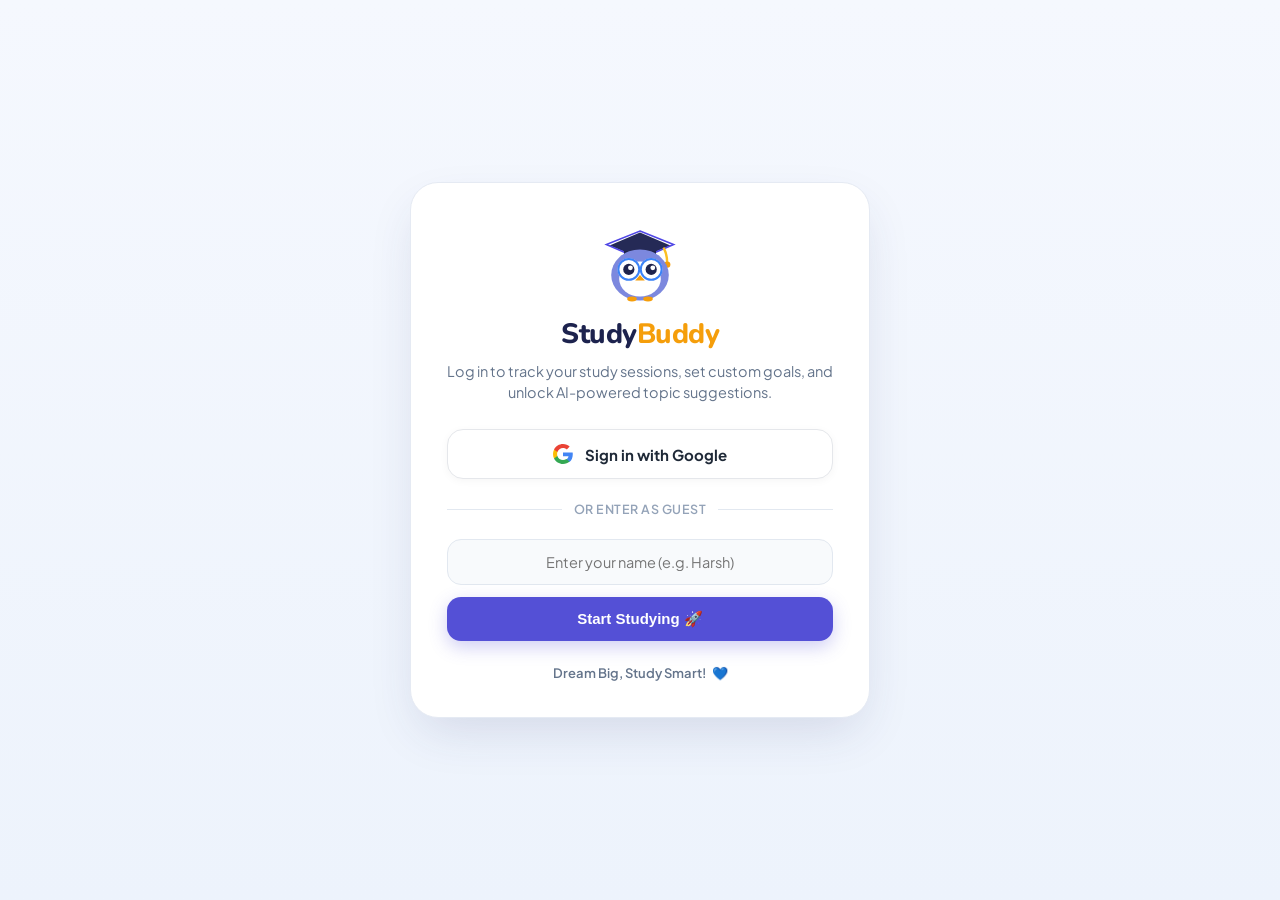
==== frontend/index.html @ 4d011956 "StudyBuddy AI: Full-stack setup with Google OAuth2, dynamic UI and email service" ====
<!DOCTYPE html>
<html lang="en">
<head>
  <meta charset="UTF-8">
  <meta name="viewport" content="width=device-width, initial-scale=1.0">
  <title>Study Buddy - Dream Big, Study Smart!</title>
  <link rel="icon" href="data:image/svg+xml,<svg xmlns='http://www.w3.org/2000/svg' viewBox='0 0 100 100'><text y='.9em' font-size='90'>🎓</text></svg>">
  <link rel="stylesheet" href="css/style.css">
</head>
<body>

  <!-- =======================================================
       LOGIN SCREEN (SHOWN FIRST ON SITE LOAD)
       ======================================================= -->
  <div class="login-view-wrapper" id="login-view">
    <div class="login-card">
      <!-- Owl Mascot with Graduation Cap -->
      <div class="login-mascot-box">
        <svg viewBox="0 0 100 100" fill="none" xmlns="http://www.w3.org/2000/svg" style="width: 100%; height: 100%;">
          <!-- Cap -->
          <path d="M50 12L88 28L50 44L12 28L50 12Z" fill="#252A56"/>
          <path d="M50 10L92 27L50 45L8 27L50 10Z" stroke="#4F46E5" stroke-width="2"/>
          <path d="M30 35V52C30 52 40 58 50 58C60 58 70 52 70 52V35" fill="#1E234A"/>
          <!-- Tassel -->
          <path d="M80 32C83 38 84 45 84 50" stroke="#FBBF24" stroke-width="3" stroke-linecap="round"/>
          <circle cx="84" cy="52" r="4" fill="#F59E0B"/>
          <!-- Body -->
          <ellipse cx="50" cy="65" rx="36" ry="32" fill="#7C88DE"/>
          <ellipse cx="50" cy="70" rx="26" ry="22" fill="#FFFFFF"/>
          <!-- Eyes -->
          <circle cx="36" cy="58" r="14" fill="#FFFFFF"/>
          <circle cx="64" cy="58" r="14" fill="#FFFFFF"/>
          <circle cx="36" cy="58" r="7" fill="#1E234D"/>
          <circle cx="64" cy="58" r="7" fill="#1E234D"/>
          <circle cx="38" cy="56" r="3" fill="#FFFFFF"/>
          <circle cx="66" cy="56" r="3" fill="#FFFFFF"/>
          <circle cx="36" cy="58" r="13" stroke="#3B82F6" stroke-width="2.5" fill="none"/>
          <circle cx="64" cy="58" r="13" stroke="#3B82F6" stroke-width="2.5" fill="none"/>
          <!-- Beak -->
          <polygon points="50,65 44,72 56,72" fill="#F59E0B"/>
          <ellipse cx="40" cy="95" rx="6" ry="3" fill="#F59E0B"/>
          <ellipse cx="60" cy="95" rx="6" ry="3" fill="#F59E0B"/>
        </svg>
      </div>

      <h1 class="login-title">Study<span>Buddy</span></h1>
      <p class="login-tagline">Log in to track your study sessions, set custom goals, and unlock AI-powered topic suggestions.</p>

      <!-- Google OAuth2 Login Button -->
      <a href="/oauth2/authorization/google" class="google-login-action-btn" id="btn-google-login">
        <svg width="20" height="20" viewBox="0 0 24 24">
          <path fill="#4285F4" d="M23.745 12.27c0-.7-.06-1.4-.19-2.07H12v4.51h6.6c-.29 1.52-1.14 2.82-2.4 3.68v3.05h3.88c2.27-2.09 3.66-5.17 3.66-9.17z"/>
          <path fill="#34A853" d="M12 24c3.24 0 5.95-1.08 7.93-2.91l-3.88-3.05c-1.08.72-2.45 1.16-4.05 1.16-3.12 0-5.77-2.1-6.72-4.93H1.25v3.15C3.26 21.36 7.34 24 12 24z"/>
          <path fill="#FBBC05" d="M5.28 14.27c-.25-.72-.38-1.49-.38-2.27s.13-1.55.38-2.27V6.58H1.25C.45 8.18 0 9.98 0 12s.45 3.82 1.25 5.42l4.03-3.15z"/>
          <path fill="#EA4335" d="M12 4.75c1.77 0 3.35.61 4.6 1.8l3.42-3.42C17.95 1.19 15.24 0 12 0 7.34 0 3.26 2.64 1.25 6.58l4.03 3.15c.95-2.83 3.6-4.98 6.72-4.98z"/>
        </svg>
        <span>Sign in with Google</span>
      </a>

      <div class="login-divider">
        <span>or enter as guest</span>
      </div>

      <!-- Quick Name Input for Immediate User Entry -->
      <div class="guest-login-form">
        <input type="text" id="guest-name-input" class="login-input" placeholder="Enter your name (e.g. Harsh)" autocomplete="name">
        <button class="btn-guest-submit" id="btn-guest-login">Start Studying 🚀</button>
      </div>

      <div class="login-footer-quote">
        <span>Dream Big, Study Smart!</span>
        <span>💙</span>
      </div>
    </div>
  </div>


  <!-- =======================================================
       MAIN STUDY BUDDY APPLICATION (AUTHENTICATED)
       ======================================================= -->
  <div class="app-container hidden" id="app-container">
    <!-- SIDEBAR -->
    <aside class="sidebar" id="sidebar">
      <a href="#" class="brand">
        <!-- Cute Owl Mascot SVG -->
        <svg class="brand-mascot" viewBox="0 0 100 100" fill="none" xmlns="http://www.w3.org/2000/svg">
          <path d="M50 12L88 28L50 44L12 28L50 12Z" fill="#252A56"/>
          <path d="M50 10L92 27L50 45L8 27L50 10Z" stroke="#4F46E5" stroke-width="2"/>
          <path d="M30 35V52C30 52 40 58 50 58C60 58 70 52 70 52V35" fill="#1E234A"/>
          <path d="M80 32C83 38 84 45 84 50" stroke="#FBBF24" stroke-width="3" stroke-linecap="round"/>
          <circle cx="84" cy="52" r="4" fill="#F59E0B"/>
          <ellipse cx="50" cy="65" rx="36" ry="32" fill="#7C88DE"/>
          <ellipse cx="50" cy="70" rx="26" ry="22" fill="#FFFFFF"/>
          <circle cx="36" cy="58" r="14" fill="#FFFFFF"/>
          <circle cx="64" cy="58" r="14" fill="#FFFFFF"/>
          <circle cx="36" cy="58" r="7" fill="#1E234D"/>
          <circle cx="64" cy="58" r="7" fill="#1E234D"/>
          <circle cx="38" cy="56" r="3" fill="#FFFFFF"/>
          <circle cx="66" cy="56" r="3" fill="#FFFFFF"/>
          <circle cx="36" cy="58" r="13" stroke="#3B82F6" stroke-width="2.5" fill="none"/>
          <circle cx="64" cy="58" r="13" stroke="#3B82F6" stroke-width="2.5" fill="none"/>
          <polygon points="50,65 44,72 56,72" fill="#F59E0B"/>
          <ellipse cx="40" cy="95" rx="6" ry="3" fill="#F59E0B"/>
          <ellipse cx="60" cy="95" rx="6" ry="3" fill="#F59E0B"/>
        </svg>
        <div class="brand-text">
          <span class="brand-title">Study<br><span>Buddy</span></span>
        </div>
      </a>

      <!-- NAVIGATION MENU -->
      <ul class="nav-menu">
        <li class="nav-item active" data-view="home">
          <button class="nav-link">
            <svg viewBox="0 0 24 24"><path d="M10 20v-6h4v6h5v-8h3L12 3 2 12h3v8z"/></svg>
            <span>Home</span>
          </button>
        </li>
        <li class="nav-item" data-view="study">
          <button class="nav-link">
            <svg viewBox="0 0 24 24"><path d="M18 2H6c-1.1 0-2 .9-2 2v16c0 1.1.9 2 2 2h12c1.1 0 2-.9 2-2V4c0-1.1-.9-2-2-2zM6 4h5v8l-2.5-1.5L6 12V4z"/></svg>
            <span>My Study</span>
          </button>
        </li>
        <li class="nav-item" data-view="goals">
          <button class="nav-link">
            <svg viewBox="0 0 24 24"><path d="M12 2C6.48 2 2 6.48 2 12s4.48 10 10 10 10-4.48 10-10S17.52 2 12 2zm0 18c-4.42 0-8-3.58-8-8s3.58-8 8-8 8 3.58 8 8-3.58 8-8 8zm0-14c-3.31 0-6 2.69-6 6s2.69 6 6 6 6-2.69 6-6-2.69-6-6-6zm0 10c-2.21 0-4-1.79-4-4s1.79-4 4-4 4 1.79 4 4-1.79 4-4 4zm0-6c-1.1 0-2 .9-2 2s.9 2 2 2 2-.9 2-2-.9-2-2-2z"/></svg>
            <span>Goals</span>
          </button>
        </li>
        <li class="nav-item" data-view="assistant">
          <button class="nav-link">
            <svg viewBox="0 0 24 24"><path d="M7.5 5.6L10 7 8.6 4.5 10 2 7.5 3.4 5 2l1.4 2.5L5 7zm12 9.8L17 14l1.4 2.5L17 19l2.5-1.4L22 19l-1.4-2.5L22 14zM22 2l-2.5 1.4L17 2l1.4 2.5L17 7l2.5-1.4L22 7l-1.4-2.5zm-7.63 5.29c-.39-.39-1.02-.39-1.41 0L1.29 18.96c-.39.39-.39 1.02 0 1.41l2.34 2.34c.39.39 1.02.39 1.41 0L16.7 11.05c.39-.39.39-1.02 0-1.41l-2.33-2.35zm-1.03 5.49l-1.06-1.06 7.07-7.07 1.06 1.06-7.07 7.07z"/></svg>
            <span>AI Assistant</span>
          </button>
        </li>
        <li class="nav-item" data-view="profile">
          <button class="nav-link">
            <svg viewBox="0 0 24 24"><path d="M12 12c2.21 0 4-1.79 4-4s-1.79-4-4-4-4 1.79-4 4 1.79 4 4 4zm0 2c-2.67 0-8 1.34-8 4v2h16v-2c0-2.66-5.33-4-8-4z"/></svg>
            <span>Profile</span>
          </button>
        </li>
      </ul>

      <div class="sidebar-footer">
        <button class="logout-btn" id="btn-logout">
          <svg width="18" height="18" viewBox="0 0 24 24" fill="currentColor"><path d="M17 7l-1.41 1.41L18.17 11H8v2h10.17l-2.58 2.58L17 17l5-5zM4 5h8V3H4c-1.1 0-2 .9-2 2v14c0 1.1.9 2 2 2h8v-2H4V5z"/></svg>
          <span>Logout</span>
        </button>
      </div>
    </aside>

    <!-- MAIN CONTENT -->
    <main class="main-wrapper">
      <div class="content-body">

        <!-- ==================== VIEW 1: HOME (DASHBOARD) ==================== -->
        <section class="view-section active" id="view-home">
          <!-- WELCOME BANNER -->
          <div class="welcome-banner">
            <div class="banner-left">
              <div class="greeting-text">
                <h1>Hello, <span id="user-greeting-name">Student</span>! <span class="wave-emoji">👋</span></h1>
                <p>Keep learning, you're doing great!</p>
              </div>
            </div>

            <div class="banner-right">
              <!-- Reading Boy Vector Illustration -->
              <svg class="banner-illustration" viewBox="0 0 220 140" fill="none" xmlns="http://www.w3.org/2000/svg">
                <path d="M50 45L40 35" stroke="#FBBF24" stroke-width="3" stroke-linecap="round"/>
                <path d="M65 30L65 18" stroke="#FBBF24" stroke-width="3" stroke-linecap="round"/>
                <path d="M80 40L92 30" stroke="#FBBF24" stroke-width="3" stroke-linecap="round"/>
                <ellipse cx="140" cy="55" rx="28" ry="30" fill="#FBD3B0"/>
                <path d="M112 55C112 36 122 22 142 22C162 22 170 36 170 50C164 48 158 54 150 46C140 56 128 46 122 56C116 54 114 58 112 55Z" fill="#58311B"/>
                <circle cx="132" cy="56" r="3.5" fill="#2E1B10"/>
                <circle cx="152" cy="56" r="3.5" fill="#2E1B10"/>
                <ellipse cx="127" cy="62" rx="4" ry="2.5" fill="#F87171" opacity="0.6"/>
                <ellipse cx="157" cy="62" rx="4" ry="2.5" fill="#F87171" opacity="0.6"/>
                <path d="M138 64C140 67 144 67 146 64" stroke="#78350F" stroke-width="2" stroke-linecap="round"/>
                <path d="M118 84C118 78 126 76 142 76C158 76 166 78 166 84L172 120H112L118 84Z" fill="#3B82F6"/>
                <path d="M136 76L142 86L148 76" fill="#EF4444"/>
                <path d="M96 112C118 100 138 106 142 110C146 106 166 100 188 112L182 135C162 124 146 128 142 132C138 128 122 124 102 135L96 112Z" fill="#2563EB"/>
                <path d="M102 114C122 104 138 109 142 112C146 109 162 104 182 114L178 132C160 123 146 126 142 129C138 126 124 123 106 132L102 114Z" fill="#FFFFFF"/>
                <line x1="142" y1="112" x2="142" y2="129" stroke="#93C5FD" stroke-width="2"/>
                <ellipse cx="140" cy="148" rx="70" ry="22" fill="#86EFAC"/>
              </svg>

              <!-- Profile Badge -->
              <div class="user-profile-badge" title="User Account">
                <img id="user-avatar-img" class="user-avatar-img" src="https://lh3.googleusercontent.com/a/default-user=s96-c" alt="Profile">
              </div>
            </div>
          </div>

          <!-- TOP 3 GOAL CARDS -->
          <div class="goal-summary-grid">
            <!-- Daily Goal Card -->
            <div class="goal-card">
              <div class="goal-card-header">
                <div class="goal-icon-box daily">
                  <svg width="24" height="24" viewBox="0 0 24 24" fill="currentColor"><path d="M19 4h-1V2h-2v2H8V2H6v2H5c-1.11 0-1.99.9-1.99 2L3 20c0 1.1.89 2 2 2h14c1.1 0 2-.9 2-2V6c0-1.1-.9-2-2-2zm0 16H5V10h14v10zm0-12H5V6h14v2z"/></svg>
                </div>
                <div class="goal-card-meta">
                  <span class="goal-type-label">Daily Goal</span>
                  <span class="goal-topics-count" id="daily-goal-text">0 / 0 Topics</span>
                </div>
              </div>
              <div class="progress-track">
                <div class="progress-fill daily" id="daily-progress-bar" style="width: 0%;"></div>
              </div>
            </div>

            <!-- Weekly Goal Card -->
            <div class="goal-card">
              <div class="goal-card-header">
                <div class="goal-icon-box weekly">
                  <svg width="24" height="24" viewBox="0 0 24 24" fill="currentColor"><path d="M19 4h-1V2h-2v2H8V2H6v2H5c-1.11 0-1.99.9-1.99 2L3 20c0 1.1.89 2 2 2h14c1.1 0 2-.9 2-2V6c0-1.1-.9-2-2-2zm0 16H5V10h14v10zM9 14H7v-2h2v2zm4 0h-2v-2h2v2zm4 0h-2v-2h2v2z"/></svg>
                </div>
                <div class="goal-card-meta">
                  <span class="goal-type-label">Weekly Goal</span>
                  <span class="goal-topics-count" id="weekly-goal-text">0 / 0 Topics</span>
                </div>
              </div>
              <div class="progress-track">
                <div class="progress-fill weekly" id="weekly-progress-bar" style="width: 0%;"></div>
              </div>
            </div>

            <!-- Monthly Goal Card -->
            <div class="goal-card">
              <div class="goal-card-header">
                <div class="goal-icon-box monthly">
                  <svg width="24" height="24" viewBox="0 0 24 24" fill="currentColor"><path d="M12 17.27L18.18 21l-1.64-7.03L22 9.24l-7.19-.61L12 2 9.19 8.63 2 9.24l5.46 4.73L5.82 21z"/></svg>
                </div>
                <div class="goal-card-meta">
                  <span class="goal-type-label">Monthly Goal</span>
                  <span class="goal-topics-count" id="monthly-goal-text">0 / 0 Topics</span>
                </div>
              </div>
              <div class="progress-track">
                <div class="progress-fill monthly" id="monthly-progress-bar" style="width: 0%;"></div>
              </div>
            </div>
          </div>

          <!-- MIDDLE ROW: CHART & TODAY'S STUDY -->
          <div class="split-grid">
            <!-- Study Progress Chart -->
            <div class="card">
              <div class="card-title-row">
                <div class="card-title">
                  <svg width="22" height="22" viewBox="0 0 24 24" fill="#5450D6"><path d="M16 6l2.29 2.29-4.88 4.88-4-4L2 16.59 3.41 18l6-6 4 4 6.3-6.29L22 12V6z"/></svg>
                  <span>Your Study Progress</span>
                </div>
                <select class="dropdown-pill" id="chart-period-select">
                  <option value="week">This Week</option>
                  <option value="last-week">Last Week</option>
                  <option value="month">This Month</option>
                </select>
              </div>

              <!-- Bar Chart Container -->
              <div class="chart-container" id="study-progress-chart"></div>
            </div>

            <!-- Today's Study Card -->
            <div class="card today-study-card">
              <div>
                <div class="card-title-row">
                  <div class="card-title">
                    <span style="color: #10B981;">✔</span>
                    <span>Today's Study</span>
                    <span>✏️</span>
                  </div>
                </div>

                <div class="input-group">
                  <label class="input-label" for="input-today-study">What did you study today?</label>
                  <input type="text" id="input-today-study" class="styled-input" placeholder="e.g. Fractions" autocomplete="off">
                </div>
              </div>

              <button class="btn-primary" id="btn-add-study">Add Study</button>
            </div>
          </div>

          <!-- BOTTOM ROW: AI ASSISTANT & QUICK STATS -->
          <div class="split-grid">
            <!-- AI Study Assistant Card -->
            <div class="card ai-assistant-card">
              <div class="ai-card-content">
                <div class="card-title">
                  <span>AI Study Assistant</span>
                  <span>✨</span>
                </div>
                <p>Get personalized topic suggestions based on what you've studied!</p>
                <button class="btn-secondary-action" id="btn-get-suggestions-home">
                  <span>Get Suggestions</span>
                  <span>➔</span>
                </button>
              </div>

              <!-- Friendly Robot Mascot SVG -->
              <svg class="ai-mascot-img" viewBox="0 0 120 120" fill="none" xmlns="http://www.w3.org/2000/svg">
                <line x1="60" y1="12" x2="60" y2="28" stroke="#3B82F6" stroke-width="3"/>
                <circle cx="60" cy="10" r="5" fill="#FBBF24"/>
                <rect x="30" y="26" width="60" height="46" rx="16" fill="#E2E8F0" stroke="#3B82F6" stroke-width="3"/>
                <rect x="38" y="34" width="44" height="24" rx="8" fill="#1E234D"/>
                <circle cx="48" cy="46" r="4.5" fill="#38BDF8"/>
                <circle cx="72" cy="46" r="4.5" fill="#38BDF8"/>
                <path d="M54 52C58 55 62 55 66 52" stroke="#38BDF8" stroke-width="2" stroke-linecap="round"/>
                <rect x="36" y="74" width="48" height="40" rx="12" fill="#E2E8F0" stroke="#3B82F6" stroke-width="3"/>
                <circle cx="60" cy="92" r="6" fill="#F43F5E"/>
                <path d="M68 90H88V114H68Z" fill="#14B8A6" rx="3"/>
                <path d="M72 90H88V114H72Z" fill="#F8FAFC" rx="2"/>
                <path d="M28 84C22 88 20 98 28 104" stroke="#3B82F6" stroke-width="4" stroke-linecap="round"/>
              </svg>
            </div>

            <!-- Quick Stats Card -->
            <div class="card">
              <div class="card-title-row">
                <div class="card-title">
                  <span>🏆</span>
                  <span>Quick Stats</span>
                </div>
              </div>

              <div class="stats-badges-row">
                <div class="stat-badge-item">
                  <div class="stat-circle-icon topics">📘</div>
                  <span class="stat-badge-val" id="stat-total-topics">0</span>
                  <span class="stat-badge-lbl">Total Topics</span>
                </div>

                <div class="stat-badge-item">
                  <div class="stat-circle-icon streak">🔥</div>
                  <span class="stat-badge-val" id="stat-streak">0 Days</span>
                  <span class="stat-badge-lbl">Streak</span>
                </div>

                <div class="stat-badge-item">
                  <div class="stat-circle-icon rate">⭐</div>
                  <span class="stat-badge-val" id="stat-rate">0%</span>
                  <span class="stat-badge-lbl">Goal Rate</span>
                </div>
              </div>
            </div>
          </div>
        </section>

        <!-- ==================== VIEW 2: SET YOUR GOALS ==================== -->
        <section class="view-section" id="view-goals">
          <div class="view-header">
            <h2><span>🎯</span> Set Your Goals</h2>
            <p>Aim higher and achieve more!</p>
          </div>

          <div class="card goals-form-card">
            <!-- Daily Goal Stepper -->
            <div class="goal-setting-row">
              <div class="goal-setting-info">
                <div class="goal-icon-box daily">
                  <svg width="24" height="24" viewBox="0 0 24 24" fill="currentColor"><path d="M19 4h-1V2h-2v2H8V2H6v2H5c-1.11 0-1.99.9-1.99 2L3 20c0 1.1.89 2 2 2h14c1.1 0 2-.9 2-2V6c0-1.1-.9-2-2-2zm0 16H5V10h14v10zm0-12H5V6h14v2z"/></svg>
                </div>
                <div class="goal-setting-texts">
                  <h3>Daily Goal</h3>
                  <p>How many topics do you want to study each day?</p>
                </div>
              </div>

              <div class="stepper-control">
                <button class="stepper-btn btn-minus">−</button>
                <span class="stepper-value" id="stepper-daily">0</span>
                <button class="stepper-btn btn-plus">+</button>
                <span class="stepper-unit">topics</span>
              </div>
            </div>

            <!-- Weekly Goal Stepper -->
            <div class="goal-setting-row">
              <div class="goal-setting-info">
                <div class="goal-icon-box weekly">
                  <svg width="24" height="24" viewBox="0 0 24 24" fill="currentColor"><path d="M19 4h-1V2h-2v2H8V2H6v2H5c-1.11 0-1.99.9-1.99 2L3 20c0 1.1.89 2 2 2h14c1.1 0 2-.9 2-2V6c0-1.1-.9-2-2-2zm0 16H5V10h14v10zm0-12H5V6h14v2z"/></svg>
                </div>
                <div class="goal-setting-texts">
                  <h3>Weekly Goal</h3>
                  <p>How many topics do you want to complete this week?</p>
                </div>
              </div>

              <div class="stepper-control">
                <button class="stepper-btn btn-minus">−</button>
                <span class="stepper-value" id="stepper-weekly">0</span>
                <button class="stepper-btn btn-plus">+</button>
                <span class="stepper-unit">topics</span>
              </div>
            </div>

            <!-- Monthly Goal Stepper -->
            <div class="goal-setting-row">
              <div class="goal-setting-info">
                <div class="goal-icon-box monthly">
                  <svg width="24" height="24" viewBox="0 0 24 24" fill="currentColor"><path d="M12 17.27L18.18 21l-1.64-7.03L22 9.24l-7.19-.61L12 2 9.19 8.63 2 9.24l5.46 4.73L5.82 21z"/></svg>
                </div>
                <div class="goal-setting-texts">
                  <h3>Monthly Goal</h3>
                  <p>How many topics do you want to complete this month?</p>
                </div>
              </div>

              <div class="stepper-control">
                <button class="stepper-btn btn-minus">−</button>
                <span class="stepper-value" id="stepper-monthly">0</span>
                <button class="stepper-btn btn-plus">+</button>
                <span class="stepper-unit">topics</span>
              </div>
            </div>

            <button class="btn-primary btn-center-submit" id="btn-save-goals">Save Goals</button>
          </div>
        </section>

        <!-- ==================== VIEW 3: AI ASSISTANT ==================== -->
        <section class="view-section" id="view-assistant">
          <div class="view-header" style="display: flex; justify-content: space-between; align-items: center;">
            <div>
              <h2><span>✨</span> AI Study Suggestions</h2>
              <p>Based on what you've studied, here are some topics for you!</p>
            </div>

            <svg width="90" height="90" viewBox="0 0 100 100" fill="none">
              <circle cx="80" cy="22" r="10" fill="#FDE047"/>
              <path d="M78 32H82" stroke="#EAB308" stroke-width="2"/>
              <rect x="25" y="35" width="45" height="34" rx="10" fill="#E2E8F0" stroke="#3B82F6" stroke-width="2.5"/>
              <rect x="32" y="42" width="31" height="18" rx="6" fill="#1E234D"/>
              <circle cx="40" cy="51" r="3" fill="#38BDF8"/>
              <circle cx="55" cy="51" r="3" fill="#38BDF8"/>
              <rect x="30" y="70" width="35" height="26" rx="8" fill="#E2E8F0" stroke="#3B82F6" stroke-width="2.5"/>
            </svg>
          </div>

          <div class="card ai-view-card">
            <h3 class="recommended-box-title">Recommended Topics:</h3>

            <div class="topic-recommendation-list" id="topic-recommendation-list">
              <!-- Populated dynamically based on user logs -->
            </div>

            <div class="ai-actions-row">
              <button class="btn-save-topics" id="btn-save-topics">🔖 Save These Topics</button>
              <button class="btn-try-again" id="btn-try-again">Try Again</button>
            </div>
          </div>
        </section>

        <!-- ==================== VIEW 4: MY STUDY ==================== -->
        <section class="view-section" id="view-study">
          <div class="view-header">
            <h2><span>📖</span> My Study Sessions</h2>
            <p>Your history of completed topics and study milestones.</p>
          </div>

          <div class="card table-card">
            <table class="study-table">
              <thead>
                <tr>
                  <th>Topic</th>
                  <th>Subject</th>
                  <th>Duration</th>
                  <th>Date</th>
                  <th>Status</th>
                </tr>
              </thead>
              <tbody id="study-logs-table-body">
                <!-- Populated dynamically from real user entries -->
              </tbody>
            </table>
          </div>
        </section>

        <!-- ==================== VIEW 5: PROFILE ==================== -->
        <section class="view-section" id="view-profile">
          <div class="view-header">
            <h2><span>👤</span> Student Profile</h2>
            <p>Manage your account and view study achievements.</p>
          </div>

          <div class="card" style="max-width: 600px; margin: 0 auto; text-align: center; padding: 36px 24px;">
            <img id="profile-avatar-img" src="https://lh3.googleusercontent.com/a/default-user=s96-c" style="width: 80px; height: 80px; border-radius: 50%; border: 3px solid #5450D6; margin-bottom: 14px;">
            <h3 style="font-size: 22px; font-weight: 800;" id="profile-name">Student</h3>
            <p style="color: #64748B; margin-top: 4px;" id="profile-email">student@studybuddy.ai</p>
            
            <div style="margin: 24px 0; padding: 18px; background: #F8FAFD; border-radius: 16px; display: flex; justify-content: space-around;">
              <div>
                <span style="font-size: 20px; font-weight: 800; color: #5450D6;" id="profile-streak">0</span>
                <div style="font-size: 12px; color: #64748B; font-weight: 600;">Day Streak</div>
              </div>
              <div>
                <span style="font-size: 20px; font-weight: 800; color: #10B981;" id="profile-topics">0</span>
                <div style="font-size: 12px; color: #64748B; font-weight: 600;">Topics Logged</div>
              </div>
              <div>
                <span style="font-size: 20px; font-weight: 800; color: #F59E0B;" id="profile-rate">0%</span>
                <div style="font-size: 12px; color: #64748B; font-weight: 600;">Goal Rate</div>
              </div>
            </div>

            <a href="/oauth2/authorization/google" class="google-auth-btn" style="margin-top: 10px;">
              <svg width="18" height="18" viewBox="0 0 24 24"><path fill="#4285F4" d="M23.745 12.27c0-.7-.06-1.4-.19-2.07H12v4.51h6.6c-.29 1.52-1.14 2.82-2.4 3.68v3.05h3.88c2.27-2.09 3.66-5.17 3.66-9.17z"/><path fill="#34A853" d="M12 24c3.24 0 5.95-1.08 7.93-2.91l-3.88-3.05c-1.08.72-2.45 1.16-4.05 1.16-3.12 0-5.77-2.1-6.72-4.93H1.25v3.15C3.26 21.36 7.34 24 12 24z"/><path fill="#FBBC05" d="M5.28 14.27c-.25-.72-.38-1.49-.38-2.27s.13-1.55.38-2.27V6.58H1.25C.45 8.18 0 9.98 0 12s.45 3.82 1.25 5.42l4.03-3.15z"/><path fill="#EA4335" d="M12 4.75c1.77 0 3.35.61 4.6 1.8l3.42-3.42C17.95 1.19 15.24 0 12 0 7.34 0 3.26 2.64 1.25 6.58l4.03 3.15c.95-2.83 3.6-4.98 6.72-4.98z"/></svg>
              <span>Sign in with Google</span>
            </a>
          </div>
        </section>

      </div>

      <!-- ROLLING HILLS FOOTER DECORATION -->
      <footer class="page-footer-landscape">
        <svg class="landscape-svg" viewBox="0 0 1440 160" fill="none" preserveAspectRatio="none" xmlns="http://www.w3.org/2000/svg">
          <path d="M0 80C260 30 520 120 780 70C1040 20 1280 80 1440 50V160H0V80Z" fill="#BBF7D0" opacity="0.6"/>
          <path d="M0 110C340 70 680 130 1020 90C1240 60 1380 95 1440 90V160H0V110Z" fill="#86EFAC"/>
          
          <g transform="translate(1310, 85)">
            <rect x="0" y="32" width="65" height="14" rx="3" fill="#3B82F6"/>
            <rect x="6" y="16" width="55" height="13" rx="3" fill="#F59E0B"/>
            <rect x="12" y="0" width="46" height="13" rx="3" fill="#EF4444"/>
            <line x1="5" y1="39" x2="60" y2="39" stroke="#93C5FD" stroke-width="1.5"/>
          </g>
        </svg>

        <div class="footer-quote-overlay">
          <span>Dream Big, Study Smart!</span>
          <span>💙</span>
        </div>
      </footer>
    </main>
  </div>

  <!-- SCRIPTS -->
  <script src="js/api.js"></script>
  <script src="js/chart.js"></script>
  <script src="js/app.js"></script>
</body>
</html>
---- frontend/css/style.css ----
@import url('https://fonts.googleapis.com/css2?family=Plus+Jakarta+Sans:wght@400;500;600;700;800&family=Nunito:wght@600;700;800;900&display=swap');

:root {
  --bg-sidebar: #333870;
  --bg-sidebar-active: #474E91;
  --bg-sidebar-hover: #3C4282;
  --bg-sidebar-text: #B4BCE8;
  --bg-page: #F2F6FD;
  --bg-page-gradient: linear-gradient(180deg, #F5F8FE 0%, #EDF3FC 100%);
  --bg-card: #FFFFFF;
  --bg-card-hover: #FCFDFF;
  
  --primary: #5450D6;
  --primary-hover: #433EC5;
  --primary-light: #EEF0FF;
  --primary-shadow: rgba(84, 80, 214, 0.28);
  
  --color-daily: #3B82F6;
  --color-daily-bg: #EBF3FE;
  --color-weekly: #10B981;
  --color-weekly-bg: #E8F8F0;
  --color-monthly: #8B5CF6;
  --color-monthly-bg: #F3EFFE;
  
  --color-topics: #3B82F6;
  --color-topics-bg: #EBF3FE;
  --color-streak: #F97316;
  --color-streak-bg: #FFF4EC;
  --color-rate: #F59E0B;
  --color-rate-bg: #FEF8EC;
  
  --text-main: #1D234E;
  --text-muted: #64748B;
  --text-light: #94A3B8;
  --border-card: #E5EAF3;
  --border-input: #E2E8F0;
  
  --shadow-card: 0 4px 20px -2px rgba(30, 35, 78, 0.05);
  --shadow-card-hover: 0 8px 30px -4px rgba(30, 35, 78, 0.09);
  --radius-card: 20px;
  --radius-sm: 12px;
}

* {
  margin: 0;
  padding: 0;
  box-sizing: border-box;
}

body {
  font-family: 'Plus Jakarta Sans', system-ui, -apple-system, sans-serif;
  background: var(--bg-page);
  color: var(--text-main);
  min-height: 100vh;
  display: flex;
  overflow-x: hidden;
  -webkit-font-smoothing: antialiased;
}

/* ==========================================================
   LOGIN SCREEN (SHOWN FIRST IF NOT AUTHENTICATED)
   ========================================================== */
.login-view-wrapper {
  position: fixed;
  inset: 0;
  background: var(--bg-page-gradient);
  display: flex;
  align-items: center;
  justify-content: center;
  z-index: 10000;
  padding: 20px;
  overflow-y: auto;
}

.login-view-wrapper.hidden {
  display: none;
}

.login-card {
  background: #FFFFFF;
  border-radius: 28px;
  border: 1px solid var(--border-card);
  box-shadow: 0 20px 50px -10px rgba(48, 53, 108, 0.15);
  max-width: 460px;
  width: 100%;
  padding: 40px 36px 36px 36px;
  text-align: center;
  display: flex;
  flex-direction: column;
  align-items: center;
  animation: popIn 0.35s cubic-bezier(0.16, 1, 0.3, 1);
  position: relative;
}

@keyframes popIn {
  from { opacity: 0; transform: scale(0.94) translateY(12px); }
  to { opacity: 1; transform: scale(1) translateY(0); }
}

.login-mascot-box {
  width: 80px;
  height: 80px;
  margin-bottom: 12px;
}

.login-title {
  font-family: 'Nunito', sans-serif;
  font-size: 28px;
  font-weight: 800;
  color: var(--text-main);
  letter-spacing: -0.5px;
}

.login-title span {
  color: #F59E0B;
}

.login-tagline {
  color: var(--text-muted);
  font-size: 14.5px;
  margin: 8px 0 26px 0;
  line-height: 1.45;
}

.google-login-action-btn {
  display: flex;
  align-items: center;
  justify-content: center;
  gap: 12px;
  width: 100%;
  background: #FFFFFF;
  color: #1F2937;
  border: 1.5px solid #E5E7EB;
  border-radius: 16px;
  padding: 14px 20px;
  font-size: 15px;
  font-weight: 700;
  cursor: pointer;
  text-decoration: none;
  box-shadow: 0 2px 8px rgba(0,0,0,0.04);
  transition: all 0.2s ease;
}

.google-login-action-btn:hover {
  background: #F9FAFB;
  border-color: #D1D5DB;
  box-shadow: 0 4px 14px rgba(0,0,0,0.08);
  transform: translateY(-1px);
}

.login-divider {
  display: flex;
  align-items: center;
  width: 100%;
  margin: 22px 0;
  color: var(--text-light);
  font-size: 12.5px;
  font-weight: 600;
  text-transform: uppercase;
  letter-spacing: 0.5px;
}

.login-divider::before,
.login-divider::after {
  content: '';
  flex: 1;
  border-bottom: 1px solid #E2E8F0;
}

.login-divider span {
  padding: 0 12px;
}

.guest-login-form {
  width: 100%;
  display: flex;
  flex-direction: column;
  gap: 12px;
}

.login-input {
  width: 100%;
  padding: 13px 16px;
  border-radius: 14px;
  border: 1.5px solid var(--border-input);
  background: #F8FAFC;
  font-size: 14.5px;
  font-family: inherit;
  color: var(--text-main);
  outline: none;
  transition: all 0.2s;
  text-align: center;
}

.login-input:focus {
  background: #FFFFFF;
  border-color: var(--primary);
  box-shadow: 0 0 0 3px var(--primary-light);
}

.btn-guest-submit {
  width: 100%;
  background: var(--primary);
  color: #FFFFFF;
  font-weight: 700;
  font-size: 15px;
  padding: 13px 20px;
  border-radius: 14px;
  border: none;
  cursor: pointer;
  box-shadow: 0 6px 18px var(--primary-shadow);
  transition: all 0.2s;
}

.btn-guest-submit:hover {
  background: var(--primary-hover);
  transform: translateY(-1px);
}

.login-footer-quote {
  margin-top: 24px;
  font-size: 13px;
  font-weight: 600;
  color: #64748B;
  display: flex;
  align-items: center;
  gap: 6px;
}

/* ==========================================================
   APP SHELL / LAYOUT (HIDDEN UNTIL AUTHENTICATED)
   ========================================================== */
.app-container {
  display: flex;
  width: 100%;
  min-height: 100vh;
}

.app-container.hidden {
  display: none !important;
}

/* SIDEBAR */
.sidebar {
  width: 230px;
  background-color: var(--bg-sidebar);
  display: flex;
  flex-direction: column;
  padding: 24px 16px 20px 16px;
  flex-shrink: 0;
  z-index: 50;
  transition: transform 0.3s ease;
}

.brand {
  display: flex;
  align-items: center;
  gap: 12px;
  padding: 4px 8px 24px 8px;
  text-decoration: none;
}

.brand-mascot {
  width: 48px;
  height: 48px;
  flex-shrink: 0;
}

.brand-text {
  display: flex;
  flex-direction: column;
  line-height: 1.15;
}

.brand-title {
  font-family: 'Nunito', sans-serif;
  font-weight: 800;
  font-size: 20px;
  color: #FFFFFF;
  letter-spacing: -0.3px;
}

.brand-title span {
  color: #FCD34D;
}

.nav-menu {
  list-style: none;
  display: flex;
  flex-direction: column;
  gap: 6px;
  margin-top: 8px;
  flex-grow: 1;
}

.nav-item {
  position: relative;
}

.nav-link {
  display: flex;
  align-items: center;
  gap: 14px;
  padding: 12px 16px;
  color: var(--bg-sidebar-text);
  text-decoration: none;
  font-weight: 600;
  font-size: 14.5px;
  border-radius: 14px;
  transition: all 0.2s ease;
  cursor: pointer;
  border: none;
  background: transparent;
  width: 100%;
  text-align: left;
}

.nav-link:hover {
  background: var(--bg-sidebar-hover);
  color: #FFFFFF;
}

.nav-item.active .nav-link {
  background: var(--bg-sidebar-active);
  color: #FFFFFF;
  box-shadow: 0 4px 14px rgba(0, 0, 0, 0.12);
}

.nav-link svg {
  width: 20px;
  height: 20px;
  flex-shrink: 0;
  fill: currentColor;
}

.sidebar-footer {
  padding-top: 16px;
  border-top: 1px solid rgba(255, 255, 255, 0.08);
}

.logout-btn {
  display: flex;
  align-items: center;
  gap: 12px;
  padding: 10px 14px;
  color: #A3ACDE;
  background: transparent;
  border: none;
  border-radius: 12px;
  font-size: 14px;
  font-weight: 600;
  cursor: pointer;
  width: 100%;
  transition: all 0.2s ease;
}

.logout-btn:hover {
  background: rgba(239, 68, 68, 0.15);
  color: #FCA5A5;
}

/* MAIN CONTENT WRAPPER */
.main-wrapper {
  flex-grow: 1;
  display: flex;
  flex-direction: column;
  min-height: 100vh;
  background: var(--bg-page-gradient);
  position: relative;
  overflow-y: auto;
}

.content-body {
  padding: 30px 40px 100px 40px;
  max-width: 1280px;
  width: 100%;
  margin: 0 auto;
  flex-grow: 1;
}

/* ==========================================================
   VIEW TAB SWITCHING
   ========================================================== */
.view-section {
  display: none;
  animation: fadeIn 0.25s ease-in-out;
}

.view-section.active {
  display: block;
}

@keyframes fadeIn {
  from { opacity: 0; transform: translateY(6px); }
  to { opacity: 1; transform: translateY(0); }
}

/* ==========================================================
   HEADER BANNERS
   ========================================================== */
.welcome-banner {
  display: flex;
  justify-content: space-between;
  align-items: center;
  margin-bottom: 24px;
  position: relative;
}

.banner-left {
  display: flex;
  align-items: center;
  gap: 12px;
}

.greeting-text h1 {
  font-size: 32px;
  font-weight: 800;
  color: var(--text-main);
  letter-spacing: -0.5px;
  display: flex;
  align-items: center;
  gap: 8px;
}

.greeting-text p {
  color: var(--text-muted);
  font-size: 15px;
  margin-top: 4px;
  font-weight: 500;
}

.banner-right {
  display: flex;
  align-items: center;
  gap: 16px;
}

.banner-illustration {
  height: 120px;
  margin-bottom: -15px;
  pointer-events: none;
}

.user-profile-badge {
  display: flex;
  align-items: center;
  background: #FFFFFF;
  padding: 5px;
  border-radius: 50px;
  box-shadow: 0 2px 12px rgba(0, 0, 0, 0.06);
  cursor: pointer;
  border: 1px solid var(--border-card);
  transition: transform 0.2s ease;
}

.user-profile-badge:hover {
  transform: scale(1.05);
}

.user-avatar-img {
  width: 38px;
  height: 38px;
  border-radius: 50%;
  object-fit: cover;
}

/* ==========================================================
   TOP GOAL CARDS (3 CARDS)
   ========================================================== */
.goal-summary-grid {
  display: grid;
  grid-template-columns: repeat(3, 1fr);
  gap: 20px;
  margin-bottom: 24px;
}

.goal-card {
  background: var(--bg-card);
  border-radius: var(--radius-card);
  padding: 20px 22px;
  border: 1px solid var(--border-card);
  box-shadow: var(--shadow-card);
  display: flex;
  flex-direction: column;
  gap: 14px;
  transition: transform 0.2s ease, box-shadow 0.2s ease;
}

.goal-card:hover {
  transform: translateY(-2px);
  box-shadow: var(--shadow-card-hover);
}

.goal-card-header {
  display: flex;
  align-items: center;
  gap: 14px;
}

.goal-icon-box {
  width: 46px;
  height: 46px;
  border-radius: 14px;
  display: flex;
  align-items: center;
  justify-content: center;
  flex-shrink: 0;
}

.goal-icon-box.daily {
  background: var(--color-daily-bg);
  color: var(--color-daily);
}

.goal-icon-box.weekly {
  background: var(--color-weekly-bg);
  color: var(--color-weekly);
}

.goal-icon-box.monthly {
  background: var(--color-monthly-bg);
  color: var(--color-monthly);
}

.goal-card-meta {
  display: flex;
  flex-direction: column;
}

.goal-type-label {
  font-size: 13px;
  font-weight: 600;
  color: var(--text-muted);
}

.goal-topics-count {
  font-size: 17px;
  font-weight: 800;
  color: var(--text-main);
  letter-spacing: -0.3px;
}

.progress-track {
  height: 8px;
  border-radius: 9999px;
  background: #EEF2F6;
  overflow: hidden;
  position: relative;
}

.progress-fill {
  height: 100%;
  border-radius: 9999px;
  transition: width 0.6s cubic-bezier(0.4, 0, 0.2, 1);
}

.progress-fill.daily { background: var(--color-daily); }
.progress-fill.weekly { background: var(--color-weekly); }
.progress-fill.monthly { background: var(--color-monthly); }

/* ==========================================================
   MIDDLE & BOTTOM SECTION (TWO-COLUMN GRIDS)
   ========================================================== */
.split-grid {
  display: grid;
  grid-template-columns: 1.35fr 1fr;
  gap: 20px;
  margin-bottom: 24px;
}

.card {
  background: var(--bg-card);
  border-radius: var(--radius-card);
  padding: 24px 26px;
  border: 1px solid var(--border-card);
  box-shadow: var(--shadow-card);
}

.card-title-row {
  display: flex;
  align-items: center;
  justify-content: space-between;
  margin-bottom: 18px;
}

.card-title {
  display: flex;
  align-items: center;
  gap: 10px;
  font-size: 17px;
  font-weight: 700;
  color: var(--text-main);
}

.dropdown-pill {
  padding: 6px 14px;
  border-radius: 12px;
  border: 1px solid #E2E8F0;
  background: #F8FAFC;
  font-size: 13px;
  font-weight: 600;
  color: var(--text-muted);
  cursor: pointer;
  outline: none;
}

/* STUDY PROGRESS CHART */
.chart-container {
  height: 190px;
  position: relative;
  display: flex;
  align-items: flex-end;
  padding-bottom: 10px;
}

/* TODAY'S STUDY CARD */
.today-study-card {
  display: flex;
  flex-direction: column;
  justify-content: space-between;
}

.input-group {
  margin-top: 8px;
}

.input-label {
  display: block;
  font-size: 14px;
  font-weight: 600;
  color: var(--text-main);
  margin-bottom: 8px;
}

.styled-input {
  width: 100%;
  padding: 13px 16px;
  border-radius: var(--radius-sm);
  border: 1px solid var(--border-input);
  background: #F8FAFC;
  font-size: 14.5px;
  font-family: inherit;
  color: var(--text-main);
  transition: all 0.2s;
  outline: none;
}

.styled-input:focus {
  background: #FFFFFF;
  border-color: var(--primary);
  box-shadow: 0 0 0 3px var(--primary-light);
}

.btn-primary {
  display: inline-flex;
  align-items: center;
  justify-content: center;
  gap: 8px;
  background: var(--primary);
  color: #FFFFFF;
  font-weight: 700;
  font-size: 15px;
  padding: 13px 24px;
  border-radius: var(--radius-sm);
  border: none;
  cursor: pointer;
  box-shadow: 0 6px 18px var(--primary-shadow);
  transition: all 0.2s ease;
  width: 100%;
  margin-top: 16px;
}

.btn-primary:hover {
  background: var(--primary-hover);
  transform: translateY(-1px);
  box-shadow: 0 8px 22px var(--primary-shadow);
}

.btn-primary:active {
  transform: translateY(1px);
}

/* AI STUDY ASSISTANT CARD */
.ai-assistant-card {
  display: flex;
  align-items: center;
  justify-content: space-between;
  gap: 20px;
  background: #FFFFFF;
}

.ai-card-content {
  flex: 1;
}

.ai-card-content p {
  color: var(--text-muted);
  font-size: 14px;
  line-height: 1.5;
  margin: 8px 0 16px 0;
}

.btn-secondary-action {
  display: inline-flex;
  align-items: center;
  gap: 8px;
  background: var(--primary);
  color: #FFFFFF;
  font-weight: 700;
  font-size: 14px;
  padding: 10px 20px;
  border-radius: var(--radius-sm);
  border: none;
  cursor: pointer;
  box-shadow: 0 4px 14px var(--primary-shadow);
  transition: all 0.2s;
}

.btn-secondary-action:hover {
  background: var(--primary-hover);
  transform: translateX(2px);
}

.ai-mascot-img {
  width: 110px;
  height: 110px;
  flex-shrink: 0;
}

/* QUICK STATS CARD */
.stats-badges-row {
  display: flex;
  align-items: center;
  justify-content: space-around;
  gap: 12px;
  padding-top: 10px;
}

.stat-badge-item {
  display: flex;
  flex-direction: column;
  align-items: center;
  text-align: center;
  gap: 8px;
}

.stat-circle-icon {
  width: 52px;
  height: 52px;
  border-radius: 50%;
  display: flex;
  align-items: center;
  justify-content: center;
  font-size: 22px;
}

.stat-circle-icon.topics { background: var(--color-topics-bg); color: var(--color-topics); }
.stat-circle-icon.streak { background: var(--color-streak-bg); color: var(--color-streak); }
.stat-circle-icon.rate { background: var(--color-rate-bg); color: var(--color-rate); }

.stat-badge-val {
  font-size: 16px;
  font-weight: 800;
  color: var(--text-main);
}

.stat-badge-lbl {
  font-size: 12px;
  color: var(--text-muted);
  font-weight: 600;
}

/* ==========================================================
   VIEW 2: SET YOUR GOALS SCREEN
   ========================================================== */
.view-header {
  margin-bottom: 26px;
}

.view-header h2 {
  font-size: 28px;
  font-weight: 800;
  color: var(--text-main);
  display: flex;
  align-items: center;
  gap: 10px;
}

.view-header p {
  color: var(--text-muted);
  font-size: 15px;
  margin-top: 4px;
}

.goals-form-card {
  max-width: 820px;
  margin: 0 auto;
}

.goal-setting-row {
  display: flex;
  align-items: center;
  justify-content: space-between;
  padding: 22px 20px;
  border-radius: 16px;
  background: #F9FBFE;
  border: 1px solid #EAF0F8;
  margin-bottom: 16px;
  transition: all 0.2s;
}

.goal-setting-row:hover {
  background: #FFFFFF;
  box-shadow: 0 4px 16px rgba(0,0,0,0.04);
}

.goal-setting-info {
  display: flex;
  align-items: center;
  gap: 16px;
}

.goal-setting-texts h3 {
  font-size: 16px;
  font-weight: 700;
  color: var(--text-main);
}

.goal-setting-texts p {
  font-size: 13.5px;
  color: var(--text-muted);
  margin-top: 2px;
}

/* STEPPER CONTROLS */
.stepper-control {
  display: flex;
  align-items: center;
  gap: 8px;
  background: #FFFFFF;
  padding: 6px 12px;
  border-radius: 14px;
  border: 1px solid #E2E8F0;
  box-shadow: 0 2px 6px rgba(0,0,0,0.03);
}

.stepper-btn {
  width: 32px;
  height: 32px;
  border-radius: 8px;
  border: none;
  background: #F1F5F9;
  color: var(--text-main);
  font-weight: 800;
  font-size: 16px;
  cursor: pointer;
  display: flex;
  align-items: center;
  justify-content: center;
  transition: all 0.15s;
}

.stepper-btn:hover {
  background: var(--primary);
  color: #FFFFFF;
}

.stepper-btn:active {
  transform: scale(0.92);
}

.stepper-value {
  min-width: 44px;
  text-align: center;
  font-weight: 800;
  font-size: 17px;
  color: var(--text-main);
}

.stepper-unit {
  font-size: 13.5px;
  color: var(--text-muted);
  font-weight: 600;
  padding-left: 4px;
}

.btn-center-submit {
  max-width: 260px;
  margin: 28px auto 8px auto;
  display: block;
}

/* ==========================================================
   VIEW 3: AI STUDY ASSISTANT SCREEN
   ========================================================== */
.ai-view-card {
  max-width: 820px;
  margin: 0 auto;
}

.recommended-box-title {
  font-size: 18px;
  font-weight: 800;
  color: var(--text-main);
  margin-bottom: 18px;
}

.topic-recommendation-list {
  display: flex;
  flex-direction: column;
  gap: 12px;
  margin-bottom: 26px;
}

.topic-item {
  display: flex;
  align-items: center;
  gap: 16px;
  padding: 16px 20px;
  background: #F8FAFD;
  border-radius: 14px;
  border: 1px solid #E8EEF7;
  transition: all 0.2s;
}

.topic-item:hover {
  background: #FFFFFF;
  border-color: var(--primary);
  box-shadow: 0 4px 14px rgba(84, 80, 214, 0.08);
}

.topic-num-badge {
  width: 32px;
  height: 32px;
  border-radius: 10px;
  background: var(--primary-light);
  color: var(--primary);
  font-weight: 800;
  display: flex;
  align-items: center;
  justify-content: center;
  font-size: 14px;
  flex-shrink: 0;
}

.topic-name {
  font-size: 15.5px;
  font-weight: 700;
  color: var(--text-main);
  flex-grow: 1;
}

.ai-actions-row {
  display: flex;
  align-items: center;
  justify-content: center;
  gap: 14px;
  margin-top: 10px;
}

.btn-save-topics {
  background: var(--primary);
  color: #FFFFFF;
  font-weight: 700;
  padding: 12px 24px;
  border-radius: 12px;
  border: none;
  cursor: pointer;
  box-shadow: 0 6px 18px var(--primary-shadow);
  transition: all 0.2s;
}

.btn-save-topics:hover {
  background: var(--primary-hover);
}

.btn-try-again {
  background: #FFFFFF;
  color: var(--text-main);
  border: 1px solid #D8E0EA;
  font-weight: 700;
  padding: 12px 24px;
  border-radius: 12px;
  cursor: pointer;
  transition: all 0.2s;
}

.btn-try-again:hover {
  background: #F8FAFC;
  border-color: var(--text-muted);
}

/* EMPTY STATES */
.empty-state-box {
  padding: 36px 20px;
  text-align: center;
  color: var(--text-muted);
}

.empty-state-icon {
  font-size: 38px;
  margin-bottom: 12px;
}

.empty-state-title {
  font-size: 16px;
  font-weight: 700;
  color: var(--text-main);
  margin-bottom: 6px;
}

.empty-state-desc {
  font-size: 13.5px;
  color: var(--text-muted);
  max-width: 320px;
  margin: 0 auto;
}

/* ==========================================================
   VIEW 4 & 5: MY STUDY & PROFILE SCREENS
   ========================================================== */
.table-card {
  overflow-x: auto;
}

.study-table {
  width: 100%;
  border-collapse: collapse;
}

.study-table th {
  text-align: left;
  padding: 14px 18px;
  font-size: 13px;
  font-weight: 700;
  color: var(--text-muted);
  text-transform: uppercase;
  letter-spacing: 0.5px;
  border-bottom: 2px solid #F1F5F9;
}

.study-table td {
  padding: 16px 18px;
  font-size: 14px;
  border-bottom: 1px solid #F1F5F9;
  color: var(--text-main);
}

.study-table tr:hover td {
  background: #F8FAFD;
}

.tag-subject {
  display: inline-block;
  padding: 4px 10px;
  border-radius: 8px;
  font-size: 12px;
  font-weight: 700;
  background: var(--primary-light);
  color: var(--primary);
}

/* ==========================================================
   PAGE BOTTOM ROLLING HILLS FOOTER DECORATION
   ========================================================== */
.page-footer-landscape {
  position: relative;
  width: 100%;
  margin-top: auto;
  pointer-events: none;
  line-height: 0;
}

.landscape-svg {
  width: 100%;
  height: auto;
  display: block;
}

.footer-quote-overlay {
  position: absolute;
  bottom: 24px;
  left: 0;
  right: 0;
  display: flex;
  align-items: center;
  justify-content: center;
  gap: 8px;
  font-family: 'Nunito', sans-serif;
  font-size: 20px;
  font-weight: 800;
  color: #1E3A8A;
  text-shadow: 0 1px 2px rgba(255, 255, 255, 0.8);
  pointer-events: auto;
}

/* ==========================================================
   TOAST NOTIFICATIONS
   ========================================================== */
.toast-container {
  position: fixed;
  top: 24px;
  right: 24px;
  z-index: 99999;
  display: flex;
  flex-direction: column;
  gap: 10px;
}

.toast {
  background: #FFFFFF;
  border-radius: 14px;
  padding: 14px 20px;
  box-shadow: 0 10px 30px rgba(0, 0, 0, 0.12);
  border: 1px solid var(--border-card);
  display: flex;
  align-items: center;
  gap: 12px;
  font-weight: 600;
  font-size: 14.5px;
  color: var(--text-main);
  animation: slideIn 0.3s ease;
  min-width: 280px;
}

.toast.success { border-left: 5px solid #10B981; }
.toast.info { border-left: 5px solid var(--primary); }

@keyframes slideIn {
  from { transform: translateX(100%); opacity: 0; }
  to { transform: translateX(0); opacity: 1; }
}

/* RESPONSIVE */
@media (max-width: 1024px) {
  .split-grid { grid-template-columns: 1fr; }
  .goal-summary-grid { grid-template-columns: 1fr; }
}

@media (max-width: 768px) {
  .sidebar {
    position: fixed;
    left: -240px;
    top: 0;
    bottom: 0;
  }
  .sidebar.open { left: 0; }
  .content-body { padding: 20px 16px 80px 16px; }
}
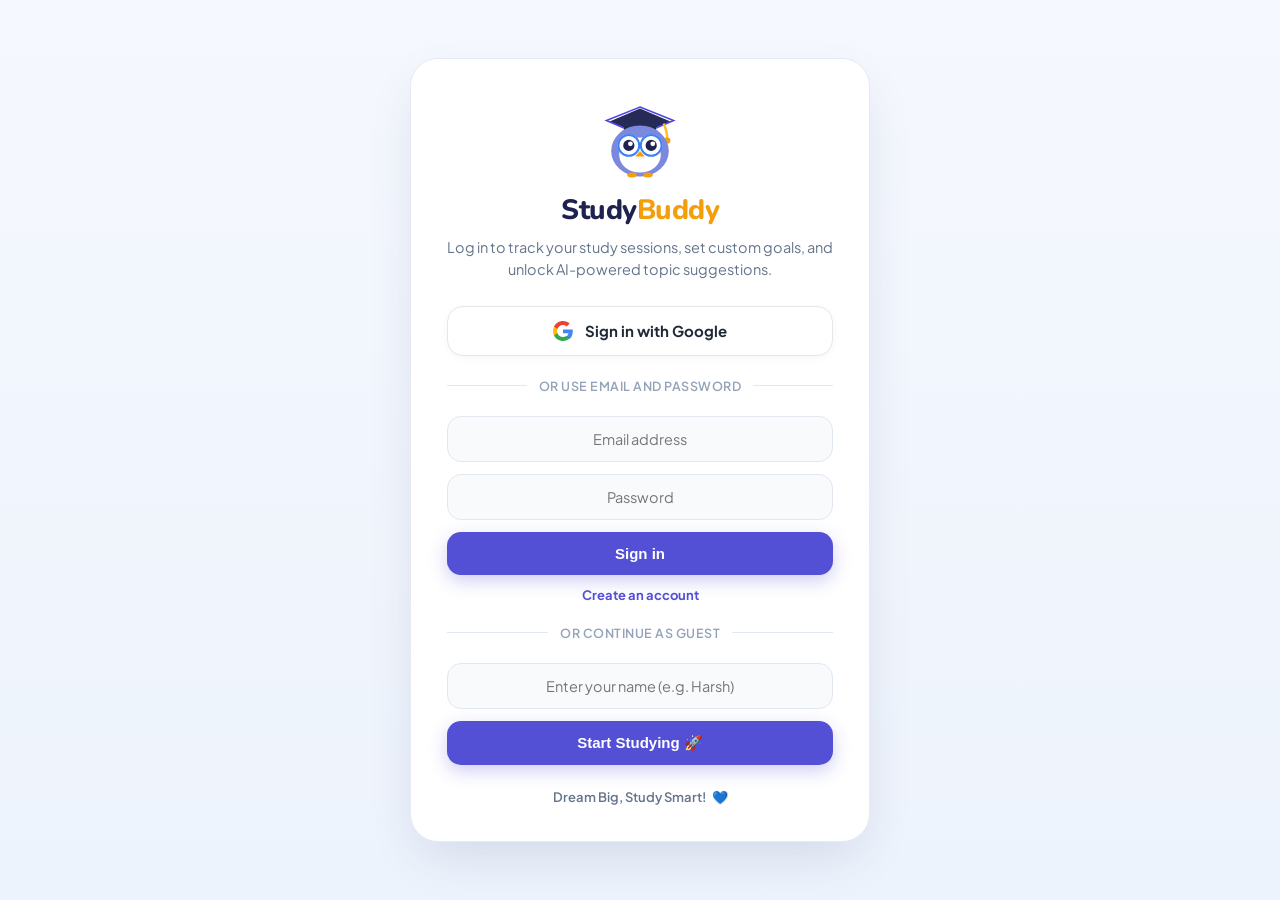
==== commit 2f9a4f19: "docker" ====
--- a/frontend/index.html
+++ b/frontend/index.html
@@ -58,7 +58,19 @@
       </a>
 
       <div class="login-divider">
-        <span>or enter as guest</span>
+        <span>or use email and password</span>
+      </div>
+
+      <form class="guest-login-form" id="credentials-form">
+        <input type="text" id="auth-name-input" class="login-input hidden" placeholder="Your name" autocomplete="name">
+        <input type="email" id="auth-email-input" class="login-input" placeholder="Email address" autocomplete="email" required>
+        <input type="password" id="auth-password-input" class="login-input" placeholder="Password" autocomplete="current-password" minlength="6" required>
+        <button type="submit" class="btn-guest-submit" id="credentials-submit">Sign in</button>
+        <button type="button" class="auth-mode-toggle" id="auth-mode-toggle">Create an account</button>
+      </form>
+
+      <div class="login-divider">
+        <span>or continue as guest</span>
       </div>
 
       <!-- Quick Name Input for Immediate User Entry -->
@@ -277,11 +289,40 @@
 
                 <div class="input-group">
                   <label class="input-label" for="input-today-study">What did you study today?</label>
-                  <input type="text" id="input-today-study" class="styled-input" placeholder="e.g. Fractions" autocomplete="off">
-                </div>
-              </div>
-
-              <button class="btn-primary" id="btn-add-study">Add Study</button>
+                  <input type="text" id="input-today-study" class="styled-input" placeholder="e.g. Fractions & Algebra" autocomplete="off">
+                </div>
+
+                <div class="study-details-grid" style="display: grid; grid-template-columns: 1.1fr 1fr; gap: 10px; margin-top: 10px;">
+                  <div class="input-group" style="margin-top: 0;">
+                    <label class="input-label" for="input-today-subject">Subject</label>
+                    <select id="input-today-subject" class="styled-input styled-select">
+                      <option value="Mathematics">📐 Mathematics</option>
+                      <option value="Science">🔬 Science</option>
+                      <option value="Computer Science">💻 Computer Science</option>
+                      <option value="History">🏛️ History</option>
+                      <option value="Languages">📚 Languages</option>
+                      <option value="General" selected>📖 General</option>
+                    </select>
+                  </div>
+
+                  <div class="input-group" style="margin-top: 0;">
+                    <label class="input-label" for="input-today-duration">Time Spent (mins)</label>
+                    <input type="number" id="input-today-duration" class="styled-input" min="5" max="600" value="45" placeholder="45">
+                  </div>
+                </div>
+
+                <!-- Quick time chips -->
+                <div class="time-presets-row" style="display: flex; gap: 6px; margin-top: 8px; flex-wrap: wrap;">
+                  <span class="time-chip" data-time="15">15m</span>
+                  <span class="time-chip" data-time="30">30m</span>
+                  <span class="time-chip active" data-time="45">45m</span>
+                  <span class="time-chip" data-time="60">1h</span>
+                  <span class="time-chip" data-time="90">1.5h</span>
+                  <span class="time-chip" data-time="120">2h</span>
+                </div>
+              </div>
+
+              <button class="btn-primary" id="btn-add-study" style="margin-top: 14px;">Add Study</button>
             </div>
           </div>
 
@@ -418,9 +459,124 @@
               </div>
             </div>
 
-            <button class="btn-primary btn-center-submit" id="btn-save-goals">Save Goals</button>
+            <button class="btn-primary btn-center-submit" id="btn-save-goals">Save Target Goals</button>
+          </div>
+
+          <!-- SPECIFIC GOALS CARD -->
+          <div class="card goals-form-card" style="margin-top: 24px;">
+            <div class="card-title-row" style="margin-bottom: 16px;">
+              <div class="card-title">
+                <span style="font-size: 20px;">📝</span>
+                <span>Specific Study Goals</span>
+              </div>
+              <span class="goals-counter-badge" id="specific-goals-count">0 Goals</span>
+            </div>
+
+            <!-- Create / Add Specific Goal Form -->
+            <div class="add-goal-form-box">
+              <div class="add-goal-inputs-grid">
+                <div class="input-group" style="flex: 2; margin-top: 0;">
+                  <label class="input-label" for="input-goal-desc">Goal Description</label>
+                  <input type="text" id="input-goal-desc" class="styled-input" placeholder="e.g. Solve 5 Calculus derivative problems" autocomplete="off">
+                </div>
+
+                <div class="input-group" style="flex: 1; margin-top: 0;">
+                  <label class="input-label" for="select-goal-type">Goal Type</label>
+                  <select id="select-goal-type" class="styled-input styled-select">
+                    <option value="DAILY">📅 Daily Goal</option>
+                    <option value="WEEKLY">🗓️ Weekly Goal</option>
+                    <option value="MONTHLY">⭐ Monthly Goal</option>
+                  </select>
+                </div>
+
+                <div class="input-group" style="flex: 1; margin-top: 0;">
+                  <label class="input-label" for="input-goal-date">Target Date</label>
+                  <input type="date" id="input-goal-date" class="styled-input">
+                </div>
+              </div>
+
+              <button class="btn-primary" id="btn-add-specific-goal" style="margin-top: 14px; width: 100%;">+ Add Specific Goal</button>
+            </div>
+
+            <!-- Filter tabs for specific goals -->
+            <div class="goal-filters-bar">
+              <button class="goal-filter-btn active" data-filter="all">All</button>
+              <button class="goal-filter-btn" data-filter="DAILY">Daily</button>
+              <button class="goal-filter-btn" data-filter="WEEKLY">Weekly</button>
+              <button class="goal-filter-btn" data-filter="MONTHLY">Monthly</button>
+              <button class="goal-filter-btn" data-filter="pending">Pending</button>
+              <button class="goal-filter-btn" data-filter="completed">Completed</button>
+            </div>
+
+            <!-- List of specific goals -->
+            <div class="specific-goals-list" id="specific-goals-list">
+              <!-- Dynamically populated -->
+            </div>
           </div>
         </section>
+
+        <!-- EDIT GOAL MODAL -->
+        <div class="modal-overlay hidden" id="modal-edit-goal">
+          <div class="modal-box">
+            <div class="modal-header">
+              <h3>✏️ Edit Study Goal</h3>
+              <button class="modal-close-btn" id="btn-close-edit-modal">&times;</button>
+            </div>
+            <div class="modal-body">
+              <input type="hidden" id="edit-goal-id">
+              <div class="input-group">
+                <label class="input-label" for="edit-goal-desc">Goal Description</label>
+                <input type="text" id="edit-goal-desc" class="styled-input">
+              </div>
+              <div class="input-group" style="margin-top: 12px;">
+                <label class="input-label" for="edit-goal-type">Goal Type</label>
+                <select id="edit-goal-type" class="styled-input styled-select">
+                  <option value="DAILY">📅 Daily Goal</option>
+                  <option value="WEEKLY">🗓️ Weekly Goal</option>
+                  <option value="MONTHLY">⭐ Monthly Goal</option>
+                </select>
+              </div>
+              <div class="input-group" style="margin-top: 12px;">
+                <label class="input-label" for="edit-goal-date">Target Date</label>
+                <input type="date" id="edit-goal-date" class="styled-input">
+              </div>
+            </div>
+            <div class="modal-footer">
+              <button class="btn-cancel" id="btn-cancel-edit-goal">Cancel</button>
+              <button class="btn-primary" id="btn-save-edit-goal">Save Changes</button>
+            </div>
+          </div>
+        </div>
+
+        <!-- TOPIC INFO / STUDY NOTES MODAL -->
+        <div class="modal-overlay hidden" id="modal-topic-info">
+          <div class="modal-box modal-lg">
+            <div class="modal-header">
+              <div style="display: flex; align-items: center; gap: 12px;">
+                <span style="font-size: 26px;">📖</span>
+                <div>
+                  <h3 id="topic-info-title" style="font-size: 19px; font-weight: 800;">Topic Study Notes</h3>
+                  <span class="ai-powered-pill" id="topic-info-model-badge">✨ Powered by Google Gemini AI</span>
+                </div>
+              </div>
+              <button class="modal-close-btn" id="btn-close-topic-modal">&times;</button>
+            </div>
+            
+            <div class="modal-body" style="max-height: 62vh; overflow-y: auto; padding: 18px 22px;">
+              <div id="topic-info-content" class="topic-notes-rendered markdown-content">
+                <!-- Rendered markdown / HTML content directly -->
+              </div>
+            </div>
+
+            <div class="modal-footer" style="display: flex; justify-content: space-between; align-items: center; flex-wrap: wrap; gap: 10px;">
+              <button class="btn-cancel" id="btn-close-topic-notes">Close</button>
+              <div style="display: flex; gap: 8px;">
+                <button class="btn-secondary-action" id="btn-topic-add-goal">🎯 Add as Goal</button>
+                <button class="btn-primary" id="btn-topic-add-study">➕ Add to Today's Study</button>
+              </div>
+            </div>
+          </div>
+        </div>
 
         <!-- ==================== VIEW 3: AI ASSISTANT ==================== -->
         <section class="view-section" id="view-assistant">
--- a/frontend/css/style.css
+++ b/frontend/css/style.css
@@ -47,6 +47,10 @@
   box-sizing: border-box;
 }
 
+.hidden {
+  display: none !important;
+}
+
 body {
   font-family: 'Plus Jakarta Sans', system-ui, -apple-system, sans-serif;
   background: var(--bg-page);
@@ -217,6 +221,20 @@
   transform: translateY(-1px);
 }
 
+.auth-mode-toggle {
+  border: 0;
+  background: transparent;
+  color: var(--primary);
+  font: inherit;
+  font-size: 13px;
+  font-weight: 700;
+  cursor: pointer;
+}
+
+.auth-mode-toggle:hover {
+  text-decoration: underline;
+}
+
 .login-footer-quote {
   margin-top: 24px;
   font-size: 13px;
@@ -1147,3 +1165,481 @@
   .sidebar.open { left: 0; }
   .content-body { padding: 20px 16px 80px 16px; }
 }
+
+/* ========================================================
+   STUDY DURATION TIME CHIPS & SELECTS
+   ======================================================== */
+.styled-select {
+  cursor: pointer;
+  background-color: #FFFFFF;
+}
+
+.time-presets-row {
+  display: flex;
+  gap: 6px;
+  margin-top: 8px;
+  flex-wrap: wrap;
+}
+
+.time-chip {
+  background: #F1F5F9;
+  color: #475569;
+  padding: 4px 10px;
+  border-radius: 8px;
+  font-size: 12px;
+  font-weight: 700;
+  cursor: pointer;
+  transition: all 0.2s ease;
+  user-select: none;
+  border: 1px solid #E2E8F0;
+}
+
+.time-chip:hover {
+  background: #E0E7FF;
+  color: var(--primary);
+  border-color: #C7D2FE;
+}
+
+.time-chip.active {
+  background: var(--primary);
+  color: #FFFFFF;
+  border-color: var(--primary);
+  box-shadow: 0 2px 6px rgba(79, 70, 229, 0.3);
+}
+
+/* ========================================================
+   SPECIFIC GOALS SECTION
+   ======================================================== */
+.goals-counter-badge {
+  background: #EEF2FF;
+  color: var(--primary);
+  font-size: 12px;
+  font-weight: 700;
+  padding: 4px 12px;
+  border-radius: 20px;
+  border: 1px solid #C7D2FE;
+}
+
+.add-goal-form-box {
+  background: #F8FAFD;
+  border: 1px solid #E2E8F0;
+  border-radius: 16px;
+  padding: 18px;
+  margin-bottom: 20px;
+}
+
+.add-goal-inputs-grid {
+  display: flex;
+  gap: 12px;
+  flex-wrap: wrap;
+}
+
+@media (max-width: 680px) {
+  .add-goal-inputs-grid {
+    flex-direction: column;
+  }
+}
+
+.goal-filters-bar {
+  display: flex;
+  gap: 8px;
+  margin: 18px 0 14px;
+  border-bottom: 1px solid #E2E8F0;
+  padding-bottom: 12px;
+  flex-wrap: wrap;
+}
+
+.goal-filter-btn {
+  background: #F8FAFD;
+  border: 1px solid #E2E8F0;
+  color: var(--text-muted);
+  font-size: 13px;
+  font-weight: 700;
+  padding: 6px 14px;
+  border-radius: 20px;
+  cursor: pointer;
+  transition: all 0.2s ease;
+}
+
+.goal-filter-btn:hover {
+  background: #EEF2FF;
+  color: var(--primary);
+}
+
+.goal-filter-btn.active {
+  background: var(--primary);
+  color: #FFFFFF;
+  border-color: var(--primary);
+}
+
+.specific-goals-list {
+  display: flex;
+  flex-direction: column;
+  gap: 12px;
+  margin-top: 14px;
+}
+
+.specific-goal-item {
+  display: flex;
+  align-items: center;
+  justify-content: space-between;
+  padding: 14px 18px;
+  background: #FFFFFF;
+  border: 1px solid #E2E8F0;
+  border-radius: 14px;
+  transition: all 0.2s ease;
+  box-shadow: 0 1px 4px rgba(0,0,0,0.02);
+}
+
+.specific-goal-item:hover {
+  box-shadow: 0 4px 12px rgba(0,0,0,0.06);
+  border-color: #CBD5E1;
+}
+
+.specific-goal-item.completed {
+  background: #F9FCF9;
+  border-color: #BBF7D0;
+}
+
+.goal-item-left {
+  display: flex;
+  align-items: center;
+  gap: 14px;
+  flex: 1;
+}
+
+.goal-check-btn {
+  width: 24px;
+  height: 24px;
+  border-radius: 6px;
+  border: 2px solid #CBD5E1;
+  background: #FFFFFF;
+  cursor: pointer;
+  display: flex;
+  align-items: center;
+  justify-content: center;
+  font-size: 14px;
+  font-weight: 800;
+  color: #FFFFFF;
+  transition: all 0.2s;
+  padding: 0;
+  flex-shrink: 0;
+}
+
+.goal-check-btn.checked {
+  background: #10B981;
+  border-color: #10B981;
+}
+
+.goal-item-content {
+  display: flex;
+  flex-direction: column;
+  gap: 4px;
+}
+
+.goal-desc-text {
+  font-size: 15px;
+  font-weight: 700;
+  color: var(--text-main);
+  line-height: 1.4;
+}
+
+.specific-goal-item.completed .goal-desc-text {
+  text-decoration: line-through;
+  color: #94A3B8;
+}
+
+.goal-item-meta {
+  display: flex;
+  align-items: center;
+  gap: 8px;
+  font-size: 12px;
+  color: var(--text-muted);
+}
+
+.goal-type-chip {
+  padding: 2px 8px;
+  border-radius: 6px;
+  font-weight: 700;
+  font-size: 11px;
+  text-transform: uppercase;
+}
+
+.goal-type-chip.DAILY {
+  background: #EFF6FF;
+  color: #2563EB;
+}
+
+.goal-type-chip.WEEKLY {
+  background: #ECFDF5;
+  color: #059669;
+}
+
+.goal-type-chip.MONTHLY {
+  background: #FAF5FF;
+  color: #7C3AED;
+}
+
+.goal-item-actions {
+  display: flex;
+  align-items: center;
+  gap: 6px;
+}
+
+.btn-icon-action {
+  width: 32px;
+  height: 32px;
+  border-radius: 8px;
+  border: 1px solid #E2E8F0;
+  background: #FFFFFF;
+  color: var(--text-muted);
+  cursor: pointer;
+  display: flex;
+  align-items: center;
+  justify-content: center;
+  font-size: 14px;
+  transition: all 0.2s;
+}
+
+.btn-icon-action:hover {
+  background: #F1F5F9;
+  color: var(--text-main);
+  border-color: #CBD5E1;
+}
+
+.btn-icon-action.delete:hover {
+  background: #FEE2E2;
+  color: #EF4444;
+  border-color: #FCA5A5;
+}
+
+/* ========================================================
+   MODAL DIALOG
+   ======================================================== */
+.modal-overlay {
+  position: fixed;
+  inset: 0;
+  background: rgba(15, 23, 42, 0.7);
+  backdrop-filter: blur(6px);
+  display: flex;
+  align-items: center;
+  justify-content: center;
+  z-index: 9999;
+  padding: 16px;
+  animation: fadeIn 0.2s ease;
+}
+
+.modal-overlay.hidden {
+  display: none !important;
+}
+
+.modal-box {
+  background: #FFFFFF !important;
+  background-color: #FFFFFF !important;
+  border-radius: 20px;
+  width: 100%;
+  max-width: 520px;
+  padding: 24px;
+  box-shadow: 0 25px 50px -12px rgba(0, 0, 0, 0.35);
+  animation: scaleUp 0.2s ease;
+  position: relative;
+  border: 1px solid #CBD5E1;
+  opacity: 1 !important;
+  z-index: 10000;
+}
+
+.modal-box.modal-lg {
+  max-width: 760px;
+}
+
+.ai-powered-pill {
+  display: inline-block;
+  background: linear-gradient(135deg, #EEF2FF 0%, #E0E7FF 100%);
+  color: #4F46E5;
+  font-size: 11px;
+  font-weight: 800;
+  padding: 2px 10px;
+  border-radius: 12px;
+  border: 1px solid #C7D2FE;
+  margin-top: 2px;
+}
+
+.topic-info-loading-box {
+  display: flex;
+  flex-direction: column;
+  align-items: center;
+  justify-content: center;
+  padding: 40px 20px;
+  text-align: center;
+}
+
+.pulse-spinner {
+  width: 44px;
+  height: 44px;
+  border: 4px solid #E0E7FF;
+  border-top-color: #4F46E5;
+  border-radius: 50%;
+  animation: spin 0.8s linear infinite;
+}
+
+@keyframes spin {
+  to { transform: rotate(360deg); }
+}
+
+.topic-notes-rendered {
+  color: #1E293B;
+  font-size: 14.5px;
+  line-height: 1.7;
+}
+
+.topic-notes-rendered h3,
+.topic-notes-rendered h4 {
+  font-size: 16px;
+  font-weight: 800;
+  color: #1E1B4B;
+  margin: 18px 0 8px 0;
+  display: flex;
+  align-items: center;
+  gap: 6px;
+  border-bottom: 1.5px solid #F1F5F9;
+  padding-bottom: 6px;
+}
+
+.topic-notes-rendered h3:first-child,
+.topic-notes-rendered h4:first-child {
+  margin-top: 0;
+}
+
+.topic-notes-rendered p {
+  margin-bottom: 10px;
+}
+
+.topic-notes-rendered ul,
+.topic-notes-rendered ol {
+  margin: 8px 0 14px 20px;
+  padding-left: 0;
+}
+
+.topic-notes-rendered li {
+  margin-bottom: 6px;
+}
+
+.topic-notes-rendered strong {
+  color: #312E81;
+  font-weight: 700;
+}
+
+.topic-notes-rendered .study-tip-callout {
+  background: #FFFBEB;
+  border-left: 4px solid #F59E0B;
+  padding: 12px 16px;
+  border-radius: 8px;
+  margin: 16px 0;
+  color: #92400E;
+  font-size: 13.5px;
+  font-weight: 600;
+}
+
+.topic-name-wrap {
+  display: flex;
+  flex-direction: column;
+  gap: 2px;
+  flex: 1;
+  cursor: pointer;
+}
+
+.topic-learn-hint {
+  font-size: 11.5px;
+  color: #6366F1;
+  font-weight: 700;
+  transition: all 0.2s;
+}
+
+.topic-item:hover .topic-learn-hint {
+  color: #4338CA;
+  text-decoration: underline;
+}
+
+.topic-actions-group {
+  display: flex;
+  align-items: center;
+  gap: 8px;
+}
+
+.learn-topic-btn {
+  background: #EEF2FF;
+  border: 1px solid #C7D2FE;
+  color: #4F46E5;
+  font-size: 12.5px;
+  font-weight: 700;
+  padding: 6px 14px;
+  border-radius: 10px;
+  cursor: pointer;
+  transition: all 0.2s ease;
+  display: flex;
+  align-items: center;
+  gap: 4px;
+}
+
+.learn-topic-btn:hover {
+  background: #4F46E5;
+  color: #FFFFFF;
+  box-shadow: 0 2px 8px rgba(79, 70, 229, 0.25);
+  transform: translateY(-1px);
+}
+
+.modal-header {
+  display: flex;
+  justify-content: space-between;
+  align-items: center;
+  margin-bottom: 16px;
+  border-bottom: 1px solid #E2E8F0;
+  padding-bottom: 12px;
+}
+
+.modal-header h3 {
+  font-size: 18px;
+  font-weight: 800;
+  color: var(--text-main);
+}
+
+.modal-close-btn {
+  background: none;
+  border: none;
+  font-size: 24px;
+  color: var(--text-muted);
+  cursor: pointer;
+  line-height: 1;
+}
+
+.modal-footer {
+  display: flex;
+  gap: 10px;
+  justify-content: flex-end;
+  margin-top: 20px;
+}
+
+.btn-cancel {
+  background: #F1F5F9;
+  color: var(--text-main);
+  border: 1px solid #CBD5E1;
+  padding: 10px 18px;
+  border-radius: 12px;
+  font-weight: 700;
+  cursor: pointer;
+  transition: all 0.2s;
+}
+
+.btn-cancel:hover {
+  background: #E2E8F0;
+}
+
+@keyframes fadeIn {
+  from { opacity: 0; }
+  to { opacity: 1; }
+}
+
+@keyframes scaleUp {
+  from { transform: scale(0.95); opacity: 0; }
+  to { transform: scale(1); opacity: 1; }
+}
